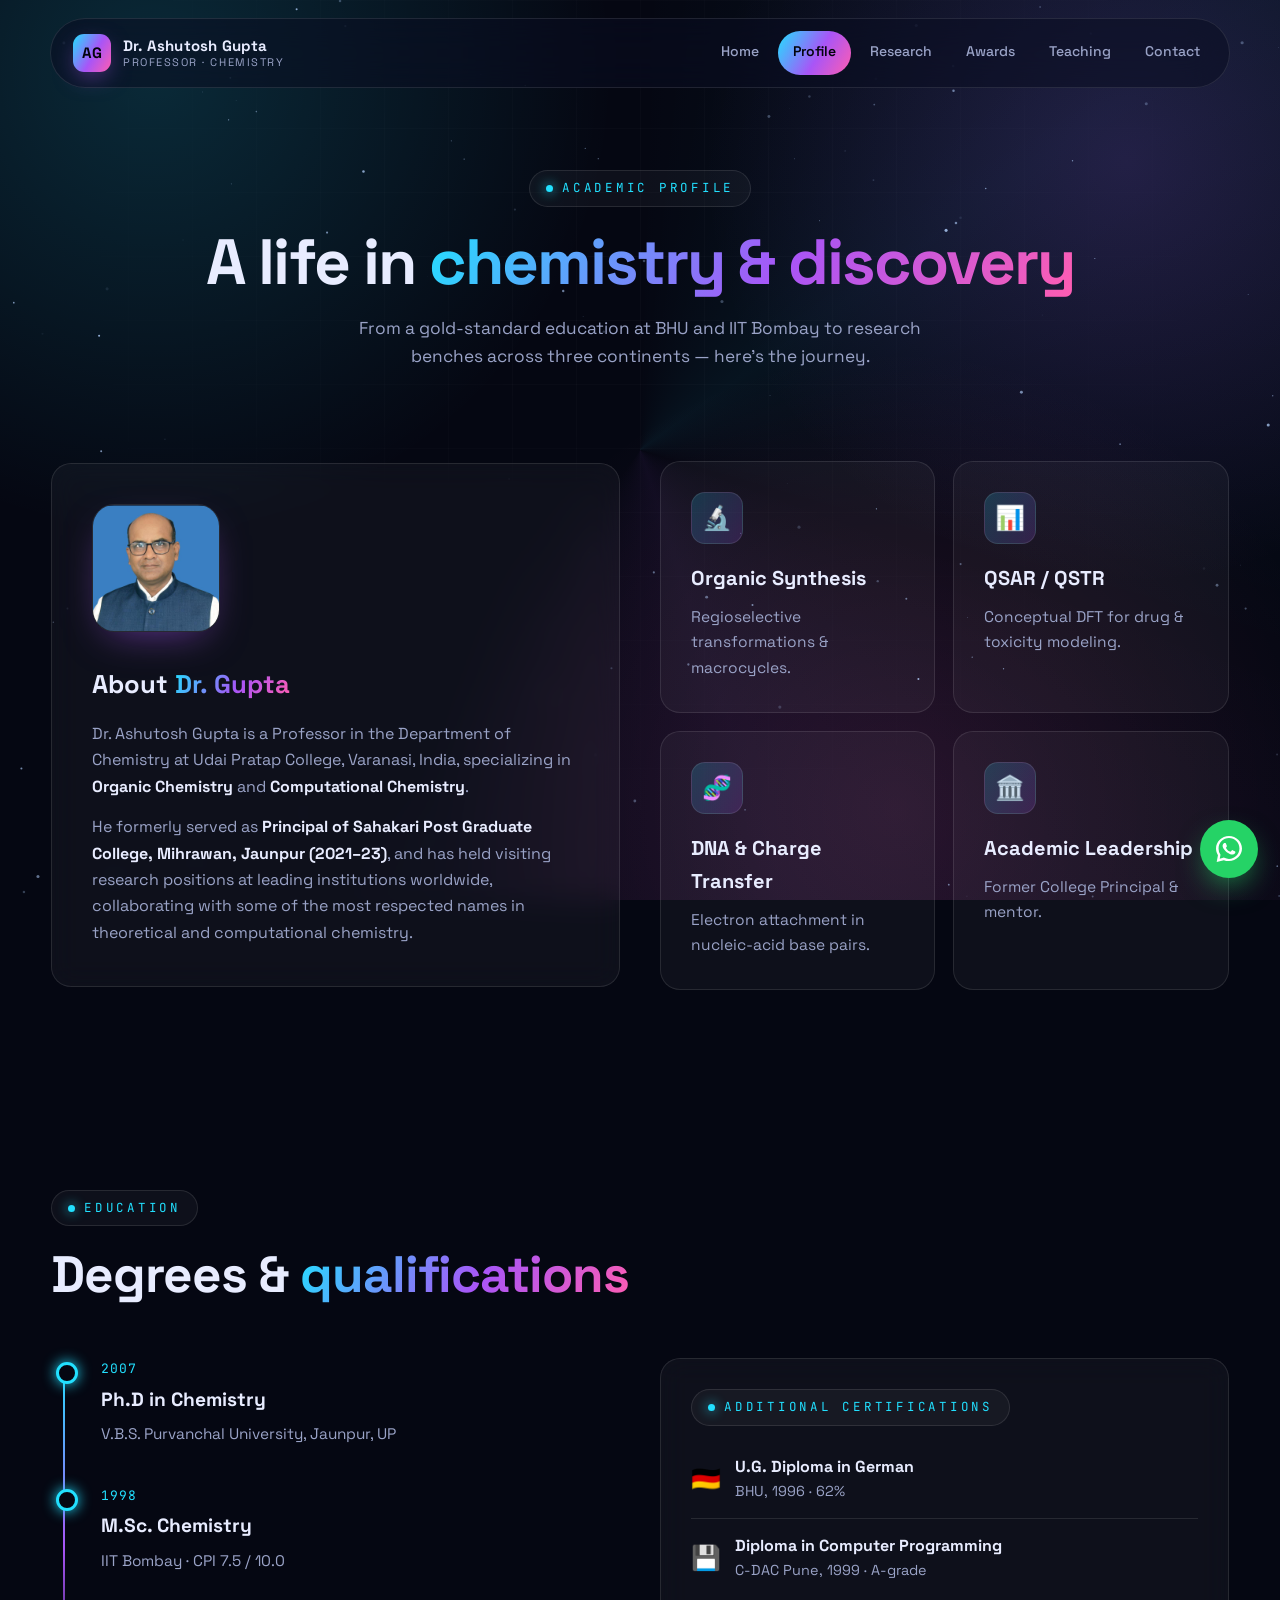
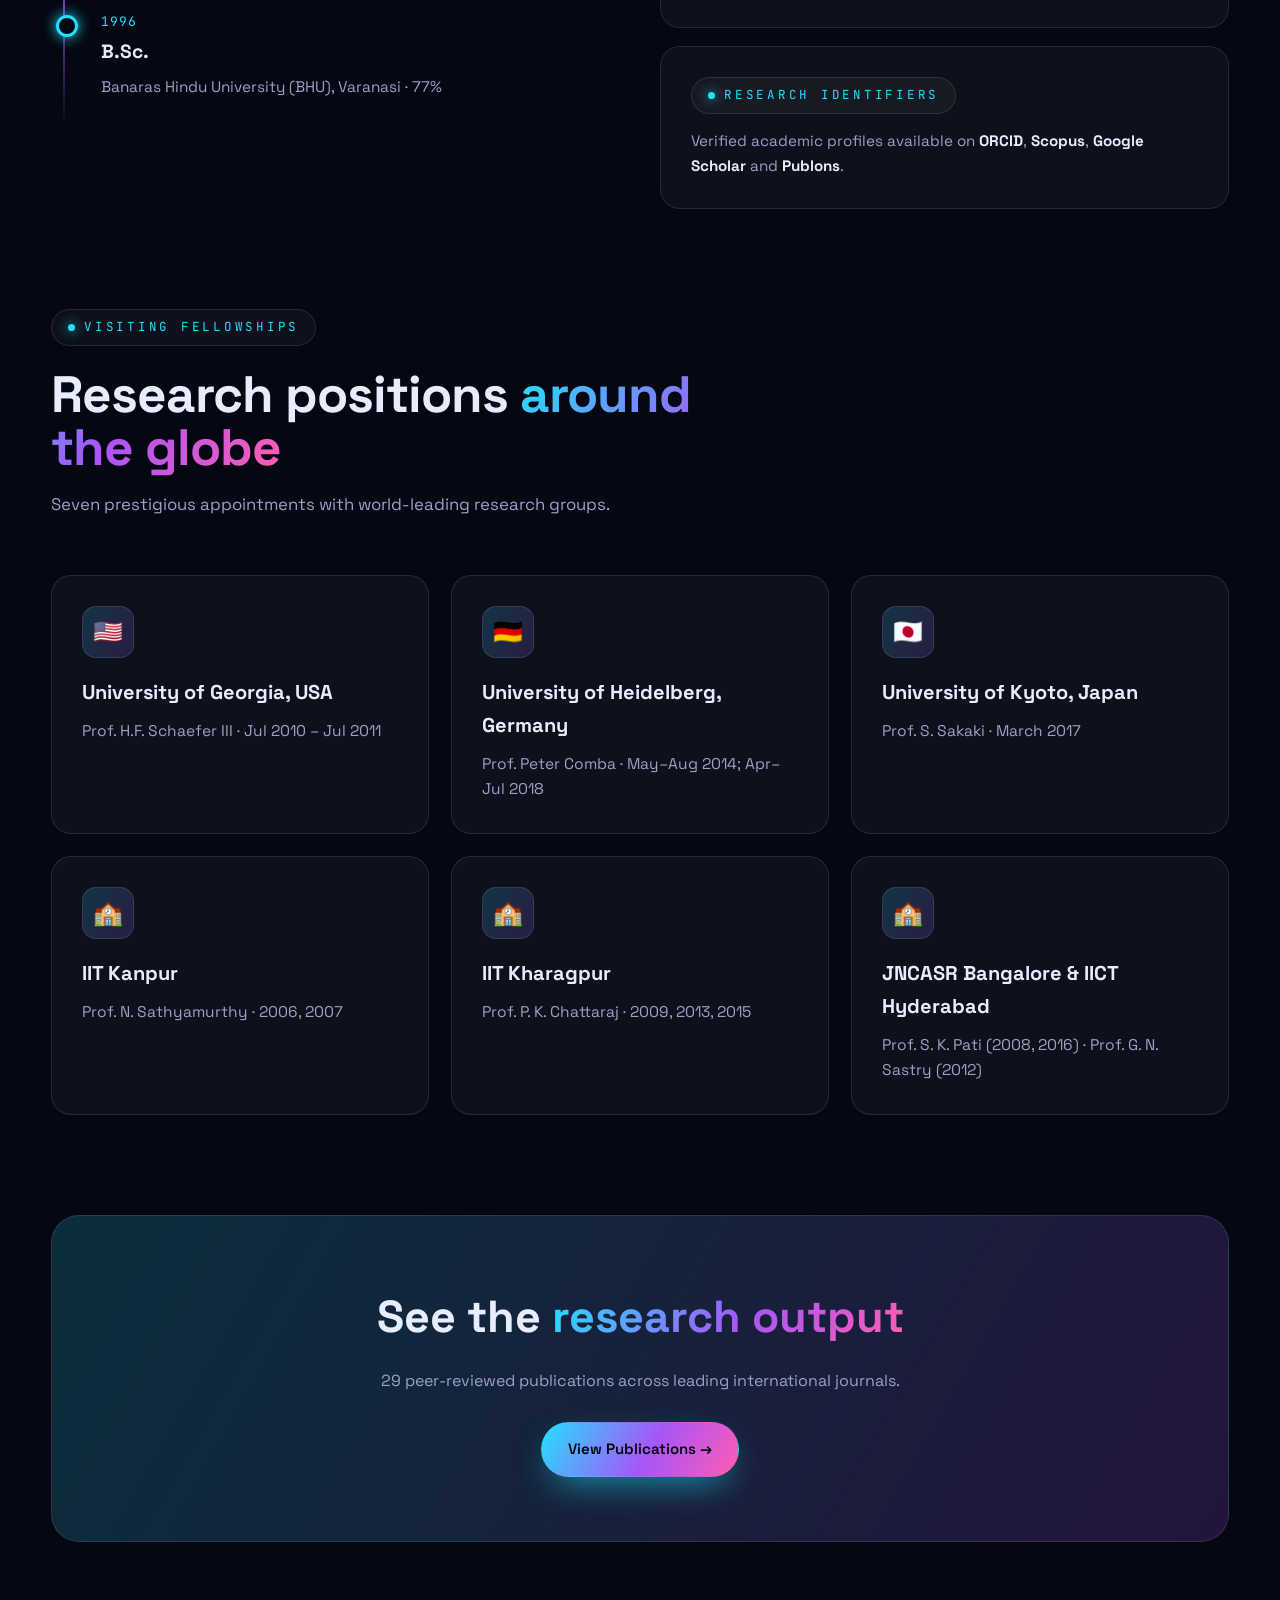
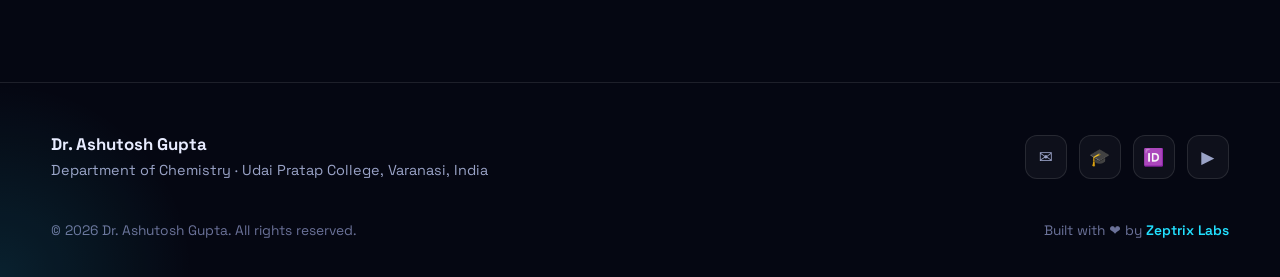
==== about.html @ 80b262c2 "first commit" ====
<!DOCTYPE html>
<html lang="en">
<head>
  <meta charset="UTF-8" />
  <meta name="viewport" content="width=device-width, initial-scale=1.0" />
  <title>Academic Profile — Dr. Ashutosh Gupta</title>
  <meta name="description" content="Education, qualifications and international research fellowships of Dr. Ashutosh Gupta, Professor of Chemistry." />
  <link rel="preconnect" href="https://fonts.googleapis.com" />
  <link rel="preconnect" href="https://fonts.gstatic.com" crossorigin />
  <link href="https://fonts.googleapis.com/css2?family=Space+Grotesk:wght@400;500;600;700&family=JetBrains+Mono:wght@400;500&display=swap" rel="stylesheet" />
  <link rel="stylesheet" href="assets/css/style.css" />
</head>
<body>
  <div class="aurora"></div>
  <canvas id="stars"></canvas>
  <div class="grid-overlay"></div>

  <nav class="nav">
    <a class="brand" href="index.html">
      <span class="mark">AG</span>
      <span class="who"><b>Dr. Ashutosh Gupta</b><span>Professor · Chemistry</span></span>
    </a>
    <button class="nav-toggle" aria-label="Menu"><span></span><span></span><span></span></button>
    <div class="nav-links">
      <a href="index.html">Home</a>
      <a href="about.html" class="active">Profile</a>
      <a href="research.html">Research</a>
      <a href="awards.html">Awards</a>
      <a href="teaching.html">Teaching</a>
      <a href="contact.html">Contact</a>
    </div>
  </nav>

  <main>
    <header class="page-head container">
      <span class="eyebrow">Academic Profile</span>
      <h1>A life in <span class="gradient-text">chemistry &amp; discovery</span></h1>
      <p>From a gold-standard education at BHU and IIT Bombay to research benches across three continents — here's the journey.</p>
    </header>

    <!-- BIO -->
    <section style="padding-top:30px;">
      <div class="container">
        <div class="grid-2" style="align-items:center;gap:40px;">
          <div class="glass reveal" style="padding:40px;">
            <img src="assets/image/ashutosh.jpeg" alt="Dr. Ashutosh Gupta" style="width:128px;height:128px;border-radius:22px;object-fit:cover;object-position:center top;margin-bottom:22px;border:1px solid var(--border);box-shadow:0 14px 40px -16px rgba(168,85,247,.6);" />
            <h2 style="font-size:1.6rem;margin-bottom:16px;">About <span class="gradient-text">Dr. Gupta</span></h2>
            <p style="color:var(--text-dim);margin-bottom:14px;">Dr. Ashutosh Gupta is a Professor in the Department of Chemistry at Udai Pratap College, Varanasi, India, specializing in <b style="color:var(--text);">Organic Chemistry</b> and <b style="color:var(--text);">Computational Chemistry</b>.</p>
            <p style="color:var(--text-dim);">He formerly served as <b style="color:var(--text);">Principal of Sahakari Post Graduate College, Mihrawan, Jaunpur (2021–23)</b>, and has held visiting research positions at leading institutions worldwide, collaborating with some of the most respected names in theoretical and computational chemistry.</p>
          </div>
          <div class="reveal" data-delay="1">
            <div class="grid-2" style="gap:18px;">
              <div class="card"><div class="ico">🔬</div><h3>Organic Synthesis</h3><p>Regioselective transformations &amp; macrocycles.</p></div>
              <div class="card"><div class="ico">📊</div><h3>QSAR / QSTR</h3><p>Conceptual DFT for drug &amp; toxicity modeling.</p></div>
              <div class="card"><div class="ico">🧬</div><h3>DNA &amp; Charge Transfer</h3><p>Electron attachment in nucleic-acid base pairs.</p></div>
              <div class="card"><div class="ico">🏛️</div><h3>Academic Leadership</h3><p>Former College Principal &amp; mentor.</p></div>
            </div>
          </div>
        </div>
      </div>
    </section>

    <!-- EDUCATION -->
    <section>
      <div class="container">
        <div class="section-head reveal">
          <span class="eyebrow">Education</span>
          <h2>Degrees &amp; <span class="gradient-text">qualifications</span></h2>
        </div>
        <div class="grid-2" style="gap:40px;align-items:start;">
          <div class="timeline reveal">
            <div class="tl-item"><div class="yr">2007</div><h3>Ph.D in Chemistry</h3><p>V.B.S. Purvanchal University, Jaunpur, UP</p></div>
            <div class="tl-item"><div class="yr">1998</div><h3>M.Sc. Chemistry</h3><p>IIT Bombay · CPI 7.5 / 10.0</p></div>
            <div class="tl-item"><div class="yr">1996</div><h3>B.Sc.</h3><p>Banaras Hindu University (BHU), Varanasi · 77%</p></div>
          </div>
          <div class="reveal" data-delay="1">
            <div class="glass" style="padding:30px;margin-bottom:18px;">
              <span class="eyebrow" style="margin-bottom:14px;">Additional Certifications</span>
              <div style="display:flex;gap:14px;align-items:center;padding:14px 0;border-bottom:1px solid var(--border);">
                <span style="font-size:24px;">🇩🇪</span><div><b>U.G. Diploma in German</b><p style="color:var(--text-dim);font-size:.9rem;">BHU, 1996 · 62%</p></div>
              </div>
              <div style="display:flex;gap:14px;align-items:center;padding:14px 0;">
                <span style="font-size:24px;">💾</span><div><b>Diploma in Computer Programming</b><p style="color:var(--text-dim);font-size:.9rem;">C-DAC Pune, 1999 · A-grade</p></div>
              </div>
            </div>
            <div class="glass" style="padding:30px;">
              <span class="eyebrow" style="margin-bottom:14px;">Research Identifiers</span>
              <p style="color:var(--text-dim);font-size:.95rem;">Verified academic profiles available on <b style="color:var(--text);">ORCID</b>, <b style="color:var(--text);">Scopus</b>, <b style="color:var(--text);">Google Scholar</b> and <b style="color:var(--text);">Publons</b>.</p>
            </div>
          </div>
        </div>
      </div>
    </section>

    <!-- FELLOWSHIPS -->
    <section style="padding-top:0;">
      <div class="container">
        <div class="section-head reveal">
          <span class="eyebrow">Visiting Fellowships</span>
          <h2>Research positions <span class="gradient-text">around the globe</span></h2>
          <p>Seven prestigious appointments with world-leading research groups.</p>
        </div>
        <div class="grid-3">
          <div class="card reveal" data-delay="1"><div class="ico">🇺🇸</div><h3>University of Georgia, USA</h3><p>Prof. H.F. Schaefer III · Jul 2010 – Jul 2011</p></div>
          <div class="card reveal" data-delay="2"><div class="ico">🇩🇪</div><h3>University of Heidelberg, Germany</h3><p>Prof. Peter Comba · May–Aug 2014; Apr–Jul 2018</p></div>
          <div class="card reveal" data-delay="3"><div class="ico">🇯🇵</div><h3>University of Kyoto, Japan</h3><p>Prof. S. Sakaki · March 2017</p></div>
          <div class="card reveal" data-delay="1"><div class="ico">🏫</div><h3>IIT Kanpur</h3><p>Prof. N. Sathyamurthy · 2006, 2007</p></div>
          <div class="card reveal" data-delay="2"><div class="ico">🏫</div><h3>IIT Kharagpur</h3><p>Prof. P. K. Chattaraj · 2009, 2013, 2015</p></div>
          <div class="card reveal" data-delay="3"><div class="ico">🏫</div><h3>JNCASR Bangalore &amp; IICT Hyderabad</h3><p>Prof. S. K. Pati (2008, 2016) · Prof. G. N. Sastry (2012)</p></div>
        </div>
      </div>
    </section>

    <section style="padding-top:0;">
      <div class="container">
        <div class="cta-band reveal">
          <h2>See the <span class="gradient-text">research output</span></h2>
          <p>29 peer-reviewed publications across leading international journals.</p>
          <a href="research.html" class="btn btn-primary">View Publications →</a>
        </div>
      </div>
    </section>
  </main>

  <footer>
    <div class="container footer-grid">
      <div>
        <b style="font-size:1.05rem;">Dr. Ashutosh Gupta</b>
        <p style="color:var(--text-dim);font-size:.9rem;">Department of Chemistry · Udai Pratap College, Varanasi, India</p>
      </div>
      <div class="socials">
        <a href="mailto:ashu1809@gmail.com" title="Email">✉</a>
        <a href="https://scholar.google.com" target="_blank" rel="noopener" title="Google Scholar">🎓</a>
        <a href="https://orcid.org" target="_blank" rel="noopener" title="ORCID">🆔</a>
        <a href="https://www.youtube.com/playlist?list=PL-eXnoYeuF8Af0192IlCn0NewA6JSvz9D" target="_blank" rel="noopener" title="YouTube">▶</a>
      </div>
    </div>
    <div class="footer-bottom" style="border-top:none;padding-top:var(--space-3);">
      <p>&copy; <span data-year>2026</span> Dr. Ashutosh Gupta. All rights reserved.</p>
      <p>Built with ❤️ by <a href="https://zeptrixlabs.com" target="_blank" rel="noopener noreferrer">Zeptrix Labs</a></p>
    </div>
  </footer>

  <!-- Floating WhatsApp Button -->
  <a href="https://wa.me/919451138002?text=Hello%20Dr.%20Ashutosh%20Gupta%2C%20I%20would%20like%20to%20connect." class="float-wa" aria-label="Chat on WhatsApp" target="_blank" rel="noopener noreferrer">
    <svg viewBox="0 0 32 32" fill="currentColor" aria-hidden="true"><path d="M16 3C8.83 3 3 8.62 3 15.53c0 2.42.72 4.68 1.96 6.6L3.7 29l7.15-1.84A13.45 13.45 0 0 0 16 28c7.17 0 13-5.62 13-12.47S23.17 3 16 3zm0 22.88c-1.65 0-3.24-.38-4.68-1.12l-.34-.17-4.24 1.09.75-4.03-.22-.35a10.13 10.13 0 0 1-1.7-5.77C5.57 9.8 10.25 5.12 16 5.12s10.43 4.68 10.43 10.41S21.75 25.88 16 25.88zm5.72-7.7c-.31-.15-1.84-.88-2.13-.98-.29-.11-.5-.15-.71.15-.21.31-.82.98-1 1.18-.18.21-.37.23-.68.08-.31-.15-1.31-.47-2.5-1.48-.92-.8-1.55-1.79-1.73-2.1-.18-.31-.02-.47.13-.62.14-.13.31-.35.47-.52.16-.18.21-.31.31-.52.1-.21.05-.39-.03-.54-.08-.15-.71-1.67-.97-2.28-.26-.6-.52-.51-.71-.52h-.61c-.21 0-.55.08-.84.39-.29.31-1.1 1.04-1.1 2.54s1.13 2.95 1.29 3.16c.16.21 2.22 3.3 5.38 4.63.75.31 1.34.5 1.79.64.75.23 1.44.2 1.98.12.6-.09 1.84-.73 2.1-1.43.26-.7.26-1.31.18-1.43-.08-.13-.29-.21-.6-.36z"/></svg>
  </a>

  <script src="assets/js/main.js"></script>
</body>
</html>
---- assets/css/style.css ----
/* =========================================================
   Dr. Ashutosh Gupta — Digital Portfolio
   Futuristic theme · glassmorphism · neon · aurora mesh
   ========================================================= */

:root {
  --bg: #050712;
  --bg-2: #0a0e22;
  --surface: rgba(255, 255, 255, 0.04);
  --surface-2: rgba(255, 255, 255, 0.06);
  --border: rgba(255, 255, 255, 0.10);
  --text: #e8ecff;
  --text-dim: #9aa3c7;
  --text-faint: #6b7299;

  --cyan: #22e0ff;
  --violet: #a855f7;
  --pink: #ff5db1;
  --lime: #7CFFCB;

  --grad: linear-gradient(120deg, #22e0ff 0%, #a855f7 55%, #ff5db1 100%);
  --grad-soft: linear-gradient(120deg, rgba(34,224,255,.18), rgba(168,85,247,.18));

  --radius: 20px;
  --radius-sm: 14px;
  --maxw: 1180px;
  --space-3: 18px;
  --wa: #25D366;
  --shadow: 0 30px 80px -30px rgba(0,0,0,.8);
  --font: "Space Grotesk", "Segoe UI", system-ui, sans-serif;
  --mono: "JetBrains Mono", "Cascadia Code", monospace;
}

* { margin: 0; padding: 0; box-sizing: border-box; }

html { scroll-behavior: smooth; }
html, body { max-width: 100%; overflow-x: hidden; }
img { max-width: 100%; height: auto; }

body {
  font-family: var(--font);
  background: var(--bg);
  color: var(--text);
  line-height: 1.65;
  overflow-x: hidden;
  -webkit-font-smoothing: antialiased;
  position: relative;
  min-height: 100vh;
}

/* ---------- Aurora mesh background ---------- */
.aurora {
  position: fixed; inset: 0; z-index: -2; overflow: hidden;
  background:
    radial-gradient(60vw 60vw at 12% 8%, rgba(34,224,255,.16), transparent 60%),
    radial-gradient(55vw 55vw at 88% 18%, rgba(168,85,247,.18), transparent 60%),
    radial-gradient(60vw 60vw at 70% 90%, rgba(255,93,177,.12), transparent 60%),
    var(--bg);
}
.aurora::after {
  content: ""; position: absolute; inset: -40%;
  background: conic-gradient(from 0deg, transparent, rgba(34,224,255,.06), transparent 30%, rgba(168,85,247,.06), transparent 60%);
  animation: spin 40s linear infinite;
}
@keyframes spin { to { transform: rotate(360deg); } }

/* subtle grid overlay */
.grid-overlay {
  position: fixed; inset: 0; z-index: -1; pointer-events: none;
  background-image:
    linear-gradient(rgba(255,255,255,.025) 1px, transparent 1px),
    linear-gradient(90deg, rgba(255,255,255,.025) 1px, transparent 1px);
  background-size: 64px 64px;
  mask-image: radial-gradient(circle at 50% 30%, #000 0%, transparent 80%);
}

#stars { position: fixed; inset: 0; z-index: -1; pointer-events: none; }

/* glowing cursor follower */
.cursor-glow {
  position: fixed; width: 420px; height: 420px; border-radius: 50%;
  background: radial-gradient(circle, rgba(34,224,255,.12), transparent 65%);
  transform: translate(-50%, -50%); pointer-events: none; z-index: 0;
  transition: opacity .4s; mix-blend-mode: screen;
}

/* ---------- Layout ---------- */
.container { width: min(92%, var(--maxw)); margin: 0 auto; }
main { position: relative; z-index: 1; }
section { padding: 100px 0; }

/* ---------- Navbar ---------- */
.nav {
  position: fixed; top: 18px; left: 50%; transform: translateX(-50%);
  width: min(94%, var(--maxw)); z-index: 100;
  display: flex; align-items: center; justify-content: space-between;
  padding: 12px 14px 12px 22px; border-radius: 999px;
  background: rgba(10,14,34,.55); border: 1px solid var(--border);
  backdrop-filter: blur(18px); -webkit-backdrop-filter: blur(18px);
  transition: box-shadow .4s, background .4s;
}
.nav.scrolled { box-shadow: var(--shadow); background: rgba(8,11,28,.8); }
.brand { display: flex; align-items: center; gap: 12px; text-decoration: none; color: var(--text); }
.brand .mark {
  width: 38px; height: 38px; border-radius: 11px; display: grid; place-items: center;
  background: var(--grad); color: #03040c; font-weight: 700; font-size: 15px;
  box-shadow: 0 8px 24px -6px rgba(168,85,247,.6);
}
.brand .who { line-height: 1.25; }
.brand .who b { display: block; font-size: 15px; letter-spacing: .2px; }
.brand .who span { display: block; font-size: 11px; color: var(--text-dim); letter-spacing: .14em; text-transform: uppercase; }

.nav-links { display: flex; align-items: center; gap: 4px; }
.nav-links a {
  color: var(--text-dim); text-decoration: none; font-size: 14px; font-weight: 500;
  padding: 9px 15px; border-radius: 999px; transition: .25s; white-space: nowrap;
}
.nav-links a:hover { color: var(--text); background: var(--surface-2); }
.nav-links a.active { color: #03040c; background: var(--grad); font-weight: 600; }

.nav-toggle { display: none; background: none; border: 0; cursor: pointer; padding: 8px; }
.nav-toggle span { display: block; width: 24px; height: 2px; background: var(--text); margin: 5px 0; border-radius: 2px; transition: .3s; }

/* ---------- Buttons ---------- */
.btn {
  display: inline-flex; align-items: center; gap: 10px; cursor: pointer;
  padding: 14px 26px; border-radius: 999px; font-weight: 600; font-size: 15px;
  text-decoration: none; border: 1px solid transparent; transition: .3s; font-family: var(--font);
}
.btn-primary { background: var(--grad); color: #03040c; box-shadow: 0 14px 36px -12px rgba(34,224,255,.7); }
.btn-primary:hover { transform: translateY(-3px); box-shadow: 0 22px 50px -14px rgba(168,85,247,.8); }
.btn-ghost { background: var(--surface); color: var(--text); border-color: var(--border); }
.btn-ghost:hover { background: var(--surface-2); border-color: rgba(34,224,255,.5); transform: translateY(-3px); }

/* ---------- Typography helpers ---------- */
.eyebrow {
  display: inline-flex; align-items: center; gap: 9px; font-family: var(--mono);
  font-size: 12.5px; letter-spacing: .22em; text-transform: uppercase; color: var(--cyan);
  padding: 7px 16px; border: 1px solid var(--border); border-radius: 999px;
  background: var(--surface); margin-bottom: 22px;
}
.eyebrow::before { content: ""; width: 7px; height: 7px; border-radius: 50%; background: var(--cyan); box-shadow: 0 0 12px var(--cyan); }
.gradient-text { background: var(--grad); -webkit-background-clip: text; background-clip: text; color: transparent; }
.section-head { max-width: 720px; margin-bottom: 56px; }
.section-head h2 { font-size: clamp(2rem, 4.5vw, 3.2rem); line-height: 1.05; letter-spacing: -.02em; }
.section-head p { color: var(--text-dim); margin-top: 16px; font-size: 1.05rem; }

/* ---------- Hero ---------- */
.hero { min-height: 100vh; display: flex; align-items: center; padding-top: 120px; }
.hero-grid { display: grid; grid-template-columns: 1.15fr .85fr; gap: 60px; align-items: center; }
.hero h1 { font-size: clamp(2.6rem, 6vw, 5rem); line-height: 1.02; letter-spacing: -.03em; margin: 18px 0 22px; }
.hero p.lead { font-size: 1.18rem; color: var(--text-dim); max-width: 560px; margin-bottom: 36px; }
.hero-cta { display: flex; gap: 16px; flex-wrap: wrap; }
.hero-stats { display: flex; gap: 34px; margin-top: 48px; flex-wrap: wrap; }
.hero-stats .stat b { font-size: 2.1rem; background: var(--grad); -webkit-background-clip: text; background-clip: text; color: transparent; display: block; line-height: 1; }
.hero-stats .stat span { font-size: 12.5px; color: var(--text-faint); letter-spacing: .12em; text-transform: uppercase; }

/* portrait / orb */
.hero-orb { position: relative; display: grid; place-items: center; }
.orb {
  width: clamp(260px, 30vw, 380px); aspect-ratio: 1; border-radius: 50%;
  background: var(--grad); position: relative; display: grid; place-items: center;
  box-shadow: 0 0 120px -10px rgba(168,85,247,.6); animation: float 6s ease-in-out infinite;
}
.orb::before {
  content: ""; position: absolute; inset: 8px; border-radius: 50%; background: var(--bg-2);
}
.orb .initials { position: relative; font-size: clamp(3rem,7vw,5rem); font-weight: 700; background: var(--grad); -webkit-background-clip: text; background-clip: text; color: transparent; }
.orb img { position: relative; z-index: 1; width: calc(100% - 16px); height: calc(100% - 16px); border-radius: 50%; object-fit: cover; object-position: center top; }
.orb-ring { position: absolute; border: 1px solid var(--border); border-radius: 50%; }
.orb-ring.r1 { inset: -26px; animation: spin 18s linear infinite; border-top-color: var(--cyan); }
.orb-ring.r2 { inset: -52px; animation: spin 26s linear infinite reverse; border-left-color: var(--violet); }
.orb-badge {
  position: absolute; padding: 10px 16px; border-radius: 14px; font-size: 13px; font-weight: 600;
  background: rgba(10,14,34,.8); border: 1px solid var(--border); backdrop-filter: blur(12px);
  display: flex; align-items: center; gap: 8px; box-shadow: var(--shadow);
}
.orb-badge i { font-size: 18px; }
.orb-badge.b1 { top: 6%; left: -14%; animation: float 5s ease-in-out infinite; }
.orb-badge.b2 { bottom: 12%; right: -12%; animation: float 7s ease-in-out infinite .5s; }
@keyframes float { 0%,100% { transform: translateY(0); } 50% { transform: translateY(-16px); } }

/* ---------- Cards / glass ---------- */
.glass {
  background: var(--surface); border: 1px solid var(--border); border-radius: var(--radius);
  backdrop-filter: blur(14px); -webkit-backdrop-filter: blur(14px); position: relative; overflow: hidden;
}
.card {
  padding: 30px; border-radius: var(--radius); background: var(--surface);
  border: 1px solid var(--border); transition: .35s; position: relative; overflow: hidden;
}
.card::before {
  content: ""; position: absolute; inset: 0; border-radius: inherit; padding: 1px;
  background: var(--grad); -webkit-mask: linear-gradient(#000 0 0) content-box, linear-gradient(#000 0 0);
  -webkit-mask-composite: xor; mask-composite: exclude; opacity: 0; transition: .35s;
}
.card:hover { transform: translateY(-6px); background: var(--surface-2); }
.card:hover::before { opacity: 1; }
.card .ico {
  width: 52px; height: 52px; border-radius: 14px; display: grid; place-items: center;
  font-size: 24px; background: var(--grad-soft); border: 1px solid var(--border); margin-bottom: 18px;
}
.card h3 { font-size: 1.25rem; margin-bottom: 10px; }
.card p { color: var(--text-dim); font-size: .97rem; }

.grid-3 { display: grid; grid-template-columns: repeat(3, 1fr); gap: 22px; }
.grid-2 { display: grid; grid-template-columns: repeat(2, 1fr); gap: 22px; }
.grid-4 { display: grid; grid-template-columns: repeat(4, 1fr); gap: 18px; }

/* ---------- Page header (inner pages) ---------- */
.page-head { padding: 170px 0 60px; text-align: center; }
.page-head h1 { font-size: clamp(2.4rem, 5.5vw, 4rem); letter-spacing: -.03em; line-height: 1.05; }
.page-head p { color: var(--text-dim); max-width: 620px; margin: 18px auto 0; font-size: 1.08rem; }

/* ---------- Timeline ---------- */
.timeline { position: relative; margin-left: 12px; }
.timeline::before { content: ""; position: absolute; left: 0; top: 6px; bottom: 6px; width: 2px; background: linear-gradient(var(--cyan), var(--violet), transparent); }
.tl-item { position: relative; padding: 0 0 38px 38px; }
.tl-item::before {
  content: ""; position: absolute; left: -7px; top: 4px; width: 16px; height: 16px; border-radius: 50%;
  background: var(--bg); border: 3px solid var(--cyan); box-shadow: 0 0 14px var(--cyan);
}
.tl-item .yr { font-family: var(--mono); font-size: 13px; color: var(--cyan); letter-spacing: .08em; }
.tl-item h3 { font-size: 1.2rem; margin: 4px 0 6px; }
.tl-item p { color: var(--text-dim); font-size: .96rem; }

/* ---------- Stat band ---------- */
.stat-band { display: grid; grid-template-columns: repeat(4,1fr); gap: 20px; }
.stat-band .glass { padding: 30px 22px; text-align: center; }
.stat-band b { font-size: 2.6rem; display: block; background: var(--grad); -webkit-background-clip: text; background-clip: text; color: transparent; line-height: 1; }
.stat-band span { color: var(--text-dim); font-size: .9rem; letter-spacing: .06em; }

/* ---------- Publication list ---------- */
.filter-bar { display: flex; gap: 10px; flex-wrap: wrap; margin-bottom: 32px; }
.chip {
  padding: 9px 18px; border-radius: 999px; font-size: 13.5px; cursor: pointer; font-family: var(--font);
  background: var(--surface); border: 1px solid var(--border); color: var(--text-dim); transition: .25s;
}
.chip:hover { color: var(--text); }
.chip.active { background: var(--grad); color: #03040c; border-color: transparent; font-weight: 600; }

.pub { display: grid; grid-template-columns: auto 1fr auto; gap: 22px; align-items: center; padding: 22px 26px; margin-bottom: 14px; }
.pub .num { font-family: var(--mono); font-size: 1.4rem; color: var(--text-faint); width: 44px; }
.pub h3 { font-size: 1.06rem; line-height: 1.4; margin-bottom: 6px; }
.pub .meta { color: var(--text-dim); font-size: .88rem; }
.pub .meta .journal { color: var(--cyan); }
.pub .yr-badge { font-family: var(--mono); font-size: 13px; padding: 6px 13px; border-radius: 999px; background: var(--grad-soft); border: 1px solid var(--border); white-space: nowrap; }
.pub .auth { color: var(--text-faint); font-size: .82rem; margin-top: 4px; }

/* ---------- Awards ---------- */
.award { padding: 28px; display: flex; gap: 18px; align-items: flex-start; }
.award .medal { font-size: 30px; flex-shrink: 0; }
.award h3 { font-size: 1.12rem; margin-bottom: 4px; }
.award p { color: var(--text-dim); font-size: .92rem; }

/* ---------- Video / teaching ---------- */
.video-card { padding: 26px; text-align: left; }
.video-thumb {
  aspect-ratio: 16/9; border-radius: var(--radius-sm); margin-bottom: 18px; position: relative;
  background: linear-gradient(135deg, rgba(34,224,255,.2), rgba(168,85,247,.25)); display: grid; place-items: center; overflow: hidden;
}
.video-thumb .play { width: 64px; height: 64px; border-radius: 50%; background: rgba(255,255,255,.12); display: grid; place-items: center; border: 1px solid var(--border); backdrop-filter: blur(6px); font-size: 22px; transition: .3s; }
.video-card:hover .play { transform: scale(1.12); background: var(--grad); color: #03040c; }

/* ---------- Contact ---------- */
.contact-grid { display: grid; grid-template-columns: 1fr 1fr; gap: 28px; }
.contact-item { display: flex; gap: 16px; align-items: center; padding: 22px 24px; margin-bottom: 14px; }
.contact-item .ico { width: 50px; height: 50px; border-radius: 14px; display: grid; place-items: center; font-size: 22px; background: var(--grad-soft); border: 1px solid var(--border); flex-shrink: 0; }
.contact-item span { font-size: 12px; color: var(--text-faint); letter-spacing: .12em; text-transform: uppercase; display: block; }
.contact-item a, .contact-item b { color: var(--text); text-decoration: none; font-size: 1rem; font-weight: 500; word-break: break-word; }
.contact-item a:hover { color: var(--cyan); }

.field { margin-bottom: 18px; }
.field label { font-size: 13px; color: var(--text-dim); display: block; margin-bottom: 8px; letter-spacing: .04em; }
.field input, .field textarea {
  width: 100%; padding: 14px 16px; border-radius: var(--radius-sm); background: rgba(0,0,0,.25);
  border: 1px solid var(--border); color: var(--text); font-family: var(--font); font-size: 15px; transition: .25s;
}
.field input:focus, .field textarea:focus { outline: none; border-color: var(--cyan); box-shadow: 0 0 0 3px rgba(34,224,255,.12); }

/* ---------- CTA band ---------- */
.cta-band { text-align: center; padding: 64px 40px; border-radius: 28px; background: var(--grad-soft); border: 1px solid var(--border); }
.cta-band h2 { font-size: clamp(1.8rem,4vw,2.8rem); margin-bottom: 14px; }
.cta-band p { color: var(--text-dim); margin-bottom: 28px; }

/* ---------- Footer ---------- */
footer { border-top: 1px solid var(--border); padding: 48px 0 36px; margin-top: 40px; }
.footer-grid { display: flex; justify-content: space-between; align-items: center; flex-wrap: wrap; gap: 20px; }
.footer-grid .socials { display: flex; gap: 12px; }
.footer-grid .socials a {
  width: 42px; height: 42px; border-radius: 12px; display: grid; place-items: center; text-decoration: none;
  background: var(--surface); border: 1px solid var(--border); color: var(--text-dim); transition: .3s; font-size: 17px;
}
.footer-grid .socials a:hover { color: #03040c; background: var(--grad); transform: translateY(-3px); }
footer small { color: var(--text-faint); }

/* ---------- Reveal animation ---------- */
.reveal { opacity: 0; transform: translateY(28px); transition: opacity .8s cubic-bezier(.2,.7,.2,1), transform .8s cubic-bezier(.2,.7,.2,1); }
.reveal.in { opacity: 1; transform: none; }
.reveal[data-delay="1"] { transition-delay: .08s; }
.reveal[data-delay="2"] { transition-delay: .16s; }
.reveal[data-delay="3"] { transition-delay: .24s; }
.reveal[data-delay="4"] { transition-delay: .32s; }

/* ---------- Responsive ---------- */
@media (max-width: 920px) {
  .hero-grid { grid-template-columns: 1fr; text-align: center; }
  .hero-orb { order: -1; margin-bottom: 20px; }
  .hero-cta, .hero-stats { justify-content: center; }
  .hero p.lead { margin-inline: auto; }
  .grid-3 { grid-template-columns: 1fr; }
  .grid-2, .contact-grid { grid-template-columns: 1fr; }
  .grid-4, .stat-band { grid-template-columns: repeat(2,1fr); }
}
@media (max-width: 760px) {
  .nav-links {
    position: absolute; top: calc(100% + 12px); right: 0; flex-direction: column; align-items: stretch;
    width: 230px; padding: 12px; border-radius: 18px; background: rgba(8,11,28,.95);
    border: 1px solid var(--border); backdrop-filter: blur(18px); display: none; gap: 4px; box-shadow: var(--shadow);
  }
  .nav-links.open { display: flex; }
  .nav-toggle { display: block; }
  .pub { grid-template-columns: 1fr; gap: 10px; }
  .pub .num { display: none; }
  section { padding: 70px 0; }
  .stat-band { grid-template-columns: 1fr 1fr; }
  .footer-grid { justify-content: center; text-align: center; }
}
@media (max-width: 600px) {
  .page-head { padding: 150px 0 40px; }
  .grid-4, .stat-band { grid-template-columns: 1fr; }
  .award { padding: 22px; }
  .cta-band { padding: 48px 24px; }
  .footer-bottom { flex-direction: column; text-align: center; gap: 6px; }
}
@media (max-width: 430px) {
  .container { width: 91%; }
  .nav { top: 12px; padding: 9px 12px 9px 16px; }
  .brand .mark { width: 34px; height: 34px; font-size: 13px; }
  .brand .who b { font-size: 13px; }
  .brand .who span { font-size: 10px; }
  .hero { padding-top: 110px; }
  .hero-stats { gap: 26px; }
  .hero-stats .stat b { font-size: 1.7rem; }
  .orb-badge { font-size: 11px; padding: 8px 12px; }
  .orb-badge.b1 { left: -6%; }
  .orb-badge.b2 { right: -4%; }
  .btn { padding: 13px 20px; font-size: 14px; width: 100%; justify-content: center; }
  .hero-cta { width: 100%; }
  .card, .glass { padding: 24px; }
  .float-wa { width: 52px; height: 52px; right: 16px; bottom: 16px; }
  .pub .yr-badge { margin-top: 4px; }
}

/* ---------- Touch targets ---------- */
.btn, .chip, .nav-links a, .float-wa, .footer-grid .socials a { min-height: 44px; }
.chip { display: inline-flex; align-items: center; }

/* ---------- Footer bottom (standard template) ---------- */
.footer-bottom {
  display: flex; justify-content: space-between; align-items: center; flex-wrap: wrap;
  gap: 10px; margin-top: var(--space-3); width: min(92%, var(--maxw)); margin-left: auto; margin-right: auto;
  color: var(--text-faint); font-size: .86rem;
}
.footer-bottom p { margin: 0; }
.footer-bottom a { color: var(--cyan); text-decoration: none; font-weight: 600; }
.footer-bottom a:hover { text-decoration: underline; }

/* ---------- Floating WhatsApp button ---------- */
.float-wa {
  position: fixed; right: 22px; bottom: 22px; z-index: 200;
  width: 58px; height: 58px; border-radius: 50%; display: grid; place-items: center;
  background: var(--wa); color: #fff; box-shadow: 0 12px 30px -8px rgba(37,211,102,.7);
  transition: transform .3s, box-shadow .3s; animation: wa-pulse 2.6s infinite;
}
.float-wa svg { width: 32px; height: 32px; }
.float-wa:hover { transform: scale(1.1); }
@keyframes wa-pulse {
  0%, 100% { box-shadow: 0 12px 30px -8px rgba(37,211,102,.7), 0 0 0 0 rgba(37,211,102,.45); }
  50% { box-shadow: 0 12px 30px -8px rgba(37,211,102,.7), 0 0 0 14px rgba(37,211,102,0); }
}
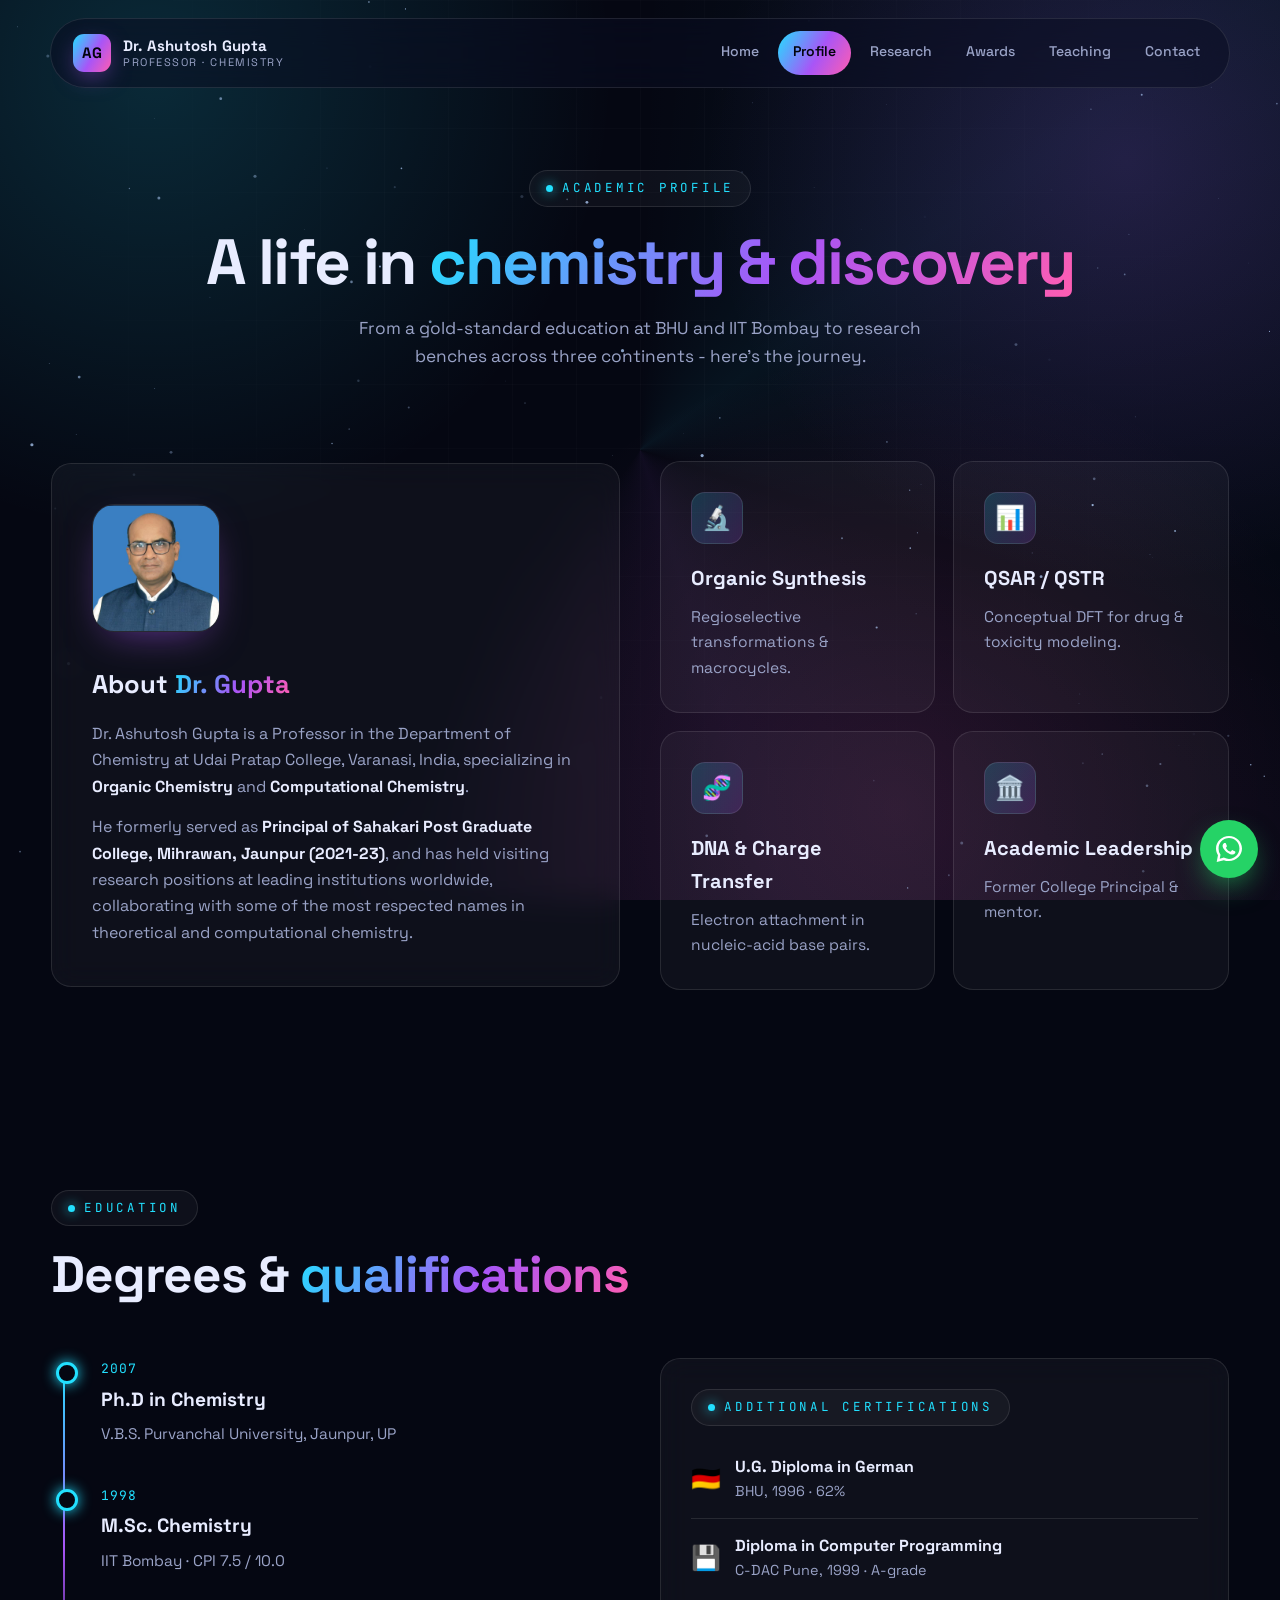
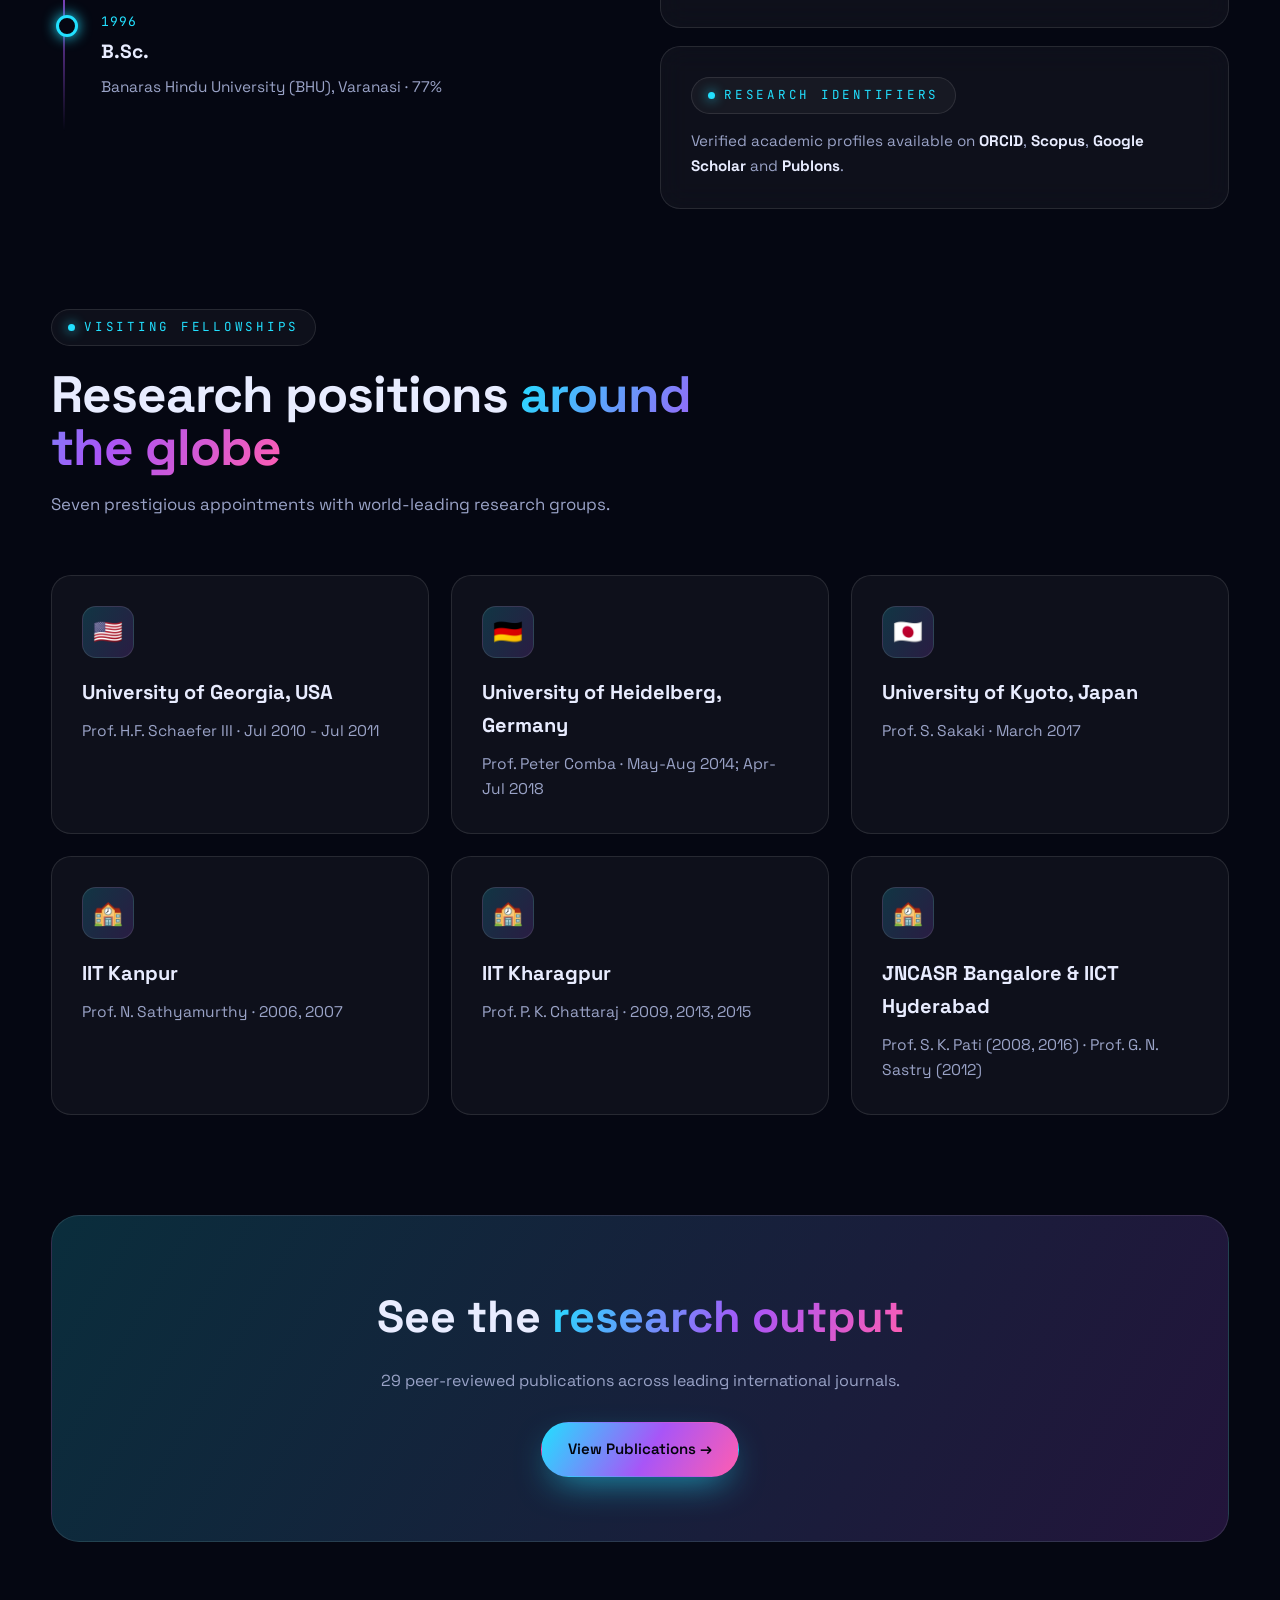
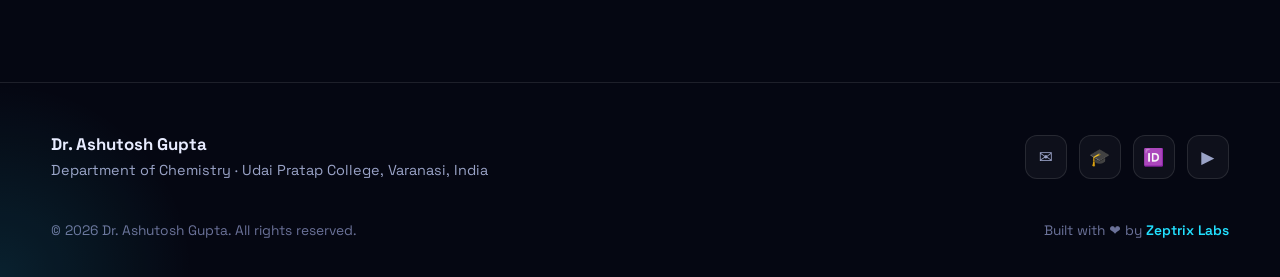
==== commit a42487b1: "Contact form submits to WhatsApp; replace em/en dashes with hyphens" ====
--- a/about.html
+++ b/about.html
@@ -3,7 +3,7 @@
 <head>
   <meta charset="UTF-8" />
   <meta name="viewport" content="width=device-width, initial-scale=1.0" />
-  <title>Academic Profile — Dr. Ashutosh Gupta</title>
+  <title>Academic Profile - Dr. Ashutosh Gupta</title>
   <meta name="description" content="Education, qualifications and international research fellowships of Dr. Ashutosh Gupta, Professor of Chemistry." />
   <link rel="preconnect" href="https://fonts.googleapis.com" />
   <link rel="preconnect" href="https://fonts.gstatic.com" crossorigin />
@@ -35,7 +35,7 @@
     <header class="page-head container">
       <span class="eyebrow">Academic Profile</span>
       <h1>A life in <span class="gradient-text">chemistry &amp; discovery</span></h1>
-      <p>From a gold-standard education at BHU and IIT Bombay to research benches across three continents — here's the journey.</p>
+      <p>From a gold-standard education at BHU and IIT Bombay to research benches across three continents - here's the journey.</p>
     </header>
 
     <!-- BIO -->
@@ -46,7 +46,7 @@
             <img src="assets/image/ashutosh.jpeg" alt="Dr. Ashutosh Gupta" style="width:128px;height:128px;border-radius:22px;object-fit:cover;object-position:center top;margin-bottom:22px;border:1px solid var(--border);box-shadow:0 14px 40px -16px rgba(168,85,247,.6);" />
             <h2 style="font-size:1.6rem;margin-bottom:16px;">About <span class="gradient-text">Dr. Gupta</span></h2>
             <p style="color:var(--text-dim);margin-bottom:14px;">Dr. Ashutosh Gupta is a Professor in the Department of Chemistry at Udai Pratap College, Varanasi, India, specializing in <b style="color:var(--text);">Organic Chemistry</b> and <b style="color:var(--text);">Computational Chemistry</b>.</p>
-            <p style="color:var(--text-dim);">He formerly served as <b style="color:var(--text);">Principal of Sahakari Post Graduate College, Mihrawan, Jaunpur (2021–23)</b>, and has held visiting research positions at leading institutions worldwide, collaborating with some of the most respected names in theoretical and computational chemistry.</p>
+            <p style="color:var(--text-dim);">He formerly served as <b style="color:var(--text);">Principal of Sahakari Post Graduate College, Mihrawan, Jaunpur (2021-23)</b>, and has held visiting research positions at leading institutions worldwide, collaborating with some of the most respected names in theoretical and computational chemistry.</p>
           </div>
           <div class="reveal" data-delay="1">
             <div class="grid-2" style="gap:18px;">
@@ -101,8 +101,8 @@
           <p>Seven prestigious appointments with world-leading research groups.</p>
         </div>
         <div class="grid-3">
-          <div class="card reveal" data-delay="1"><div class="ico">🇺🇸</div><h3>University of Georgia, USA</h3><p>Prof. H.F. Schaefer III · Jul 2010 – Jul 2011</p></div>
-          <div class="card reveal" data-delay="2"><div class="ico">🇩🇪</div><h3>University of Heidelberg, Germany</h3><p>Prof. Peter Comba · May–Aug 2014; Apr–Jul 2018</p></div>
+          <div class="card reveal" data-delay="1"><div class="ico">🇺🇸</div><h3>University of Georgia, USA</h3><p>Prof. H.F. Schaefer III · Jul 2010 - Jul 2011</p></div>
+          <div class="card reveal" data-delay="2"><div class="ico">🇩🇪</div><h3>University of Heidelberg, Germany</h3><p>Prof. Peter Comba · May-Aug 2014; Apr-Jul 2018</p></div>
           <div class="card reveal" data-delay="3"><div class="ico">🇯🇵</div><h3>University of Kyoto, Japan</h3><p>Prof. S. Sakaki · March 2017</p></div>
           <div class="card reveal" data-delay="1"><div class="ico">🏫</div><h3>IIT Kanpur</h3><p>Prof. N. Sathyamurthy · 2006, 2007</p></div>
           <div class="card reveal" data-delay="2"><div class="ico">🏫</div><h3>IIT Kharagpur</h3><p>Prof. P. K. Chattaraj · 2009, 2013, 2015</p></div>
--- a/assets/css/style.css
+++ b/assets/css/style.css
@@ -1,5 +1,5 @@
 /* =========================================================
-   Dr. Ashutosh Gupta — Digital Portfolio
+   Dr. Ashutosh Gupta - Digital Portfolio
    Futuristic theme · glassmorphism · neon · aurora mesh
    ========================================================= */
 
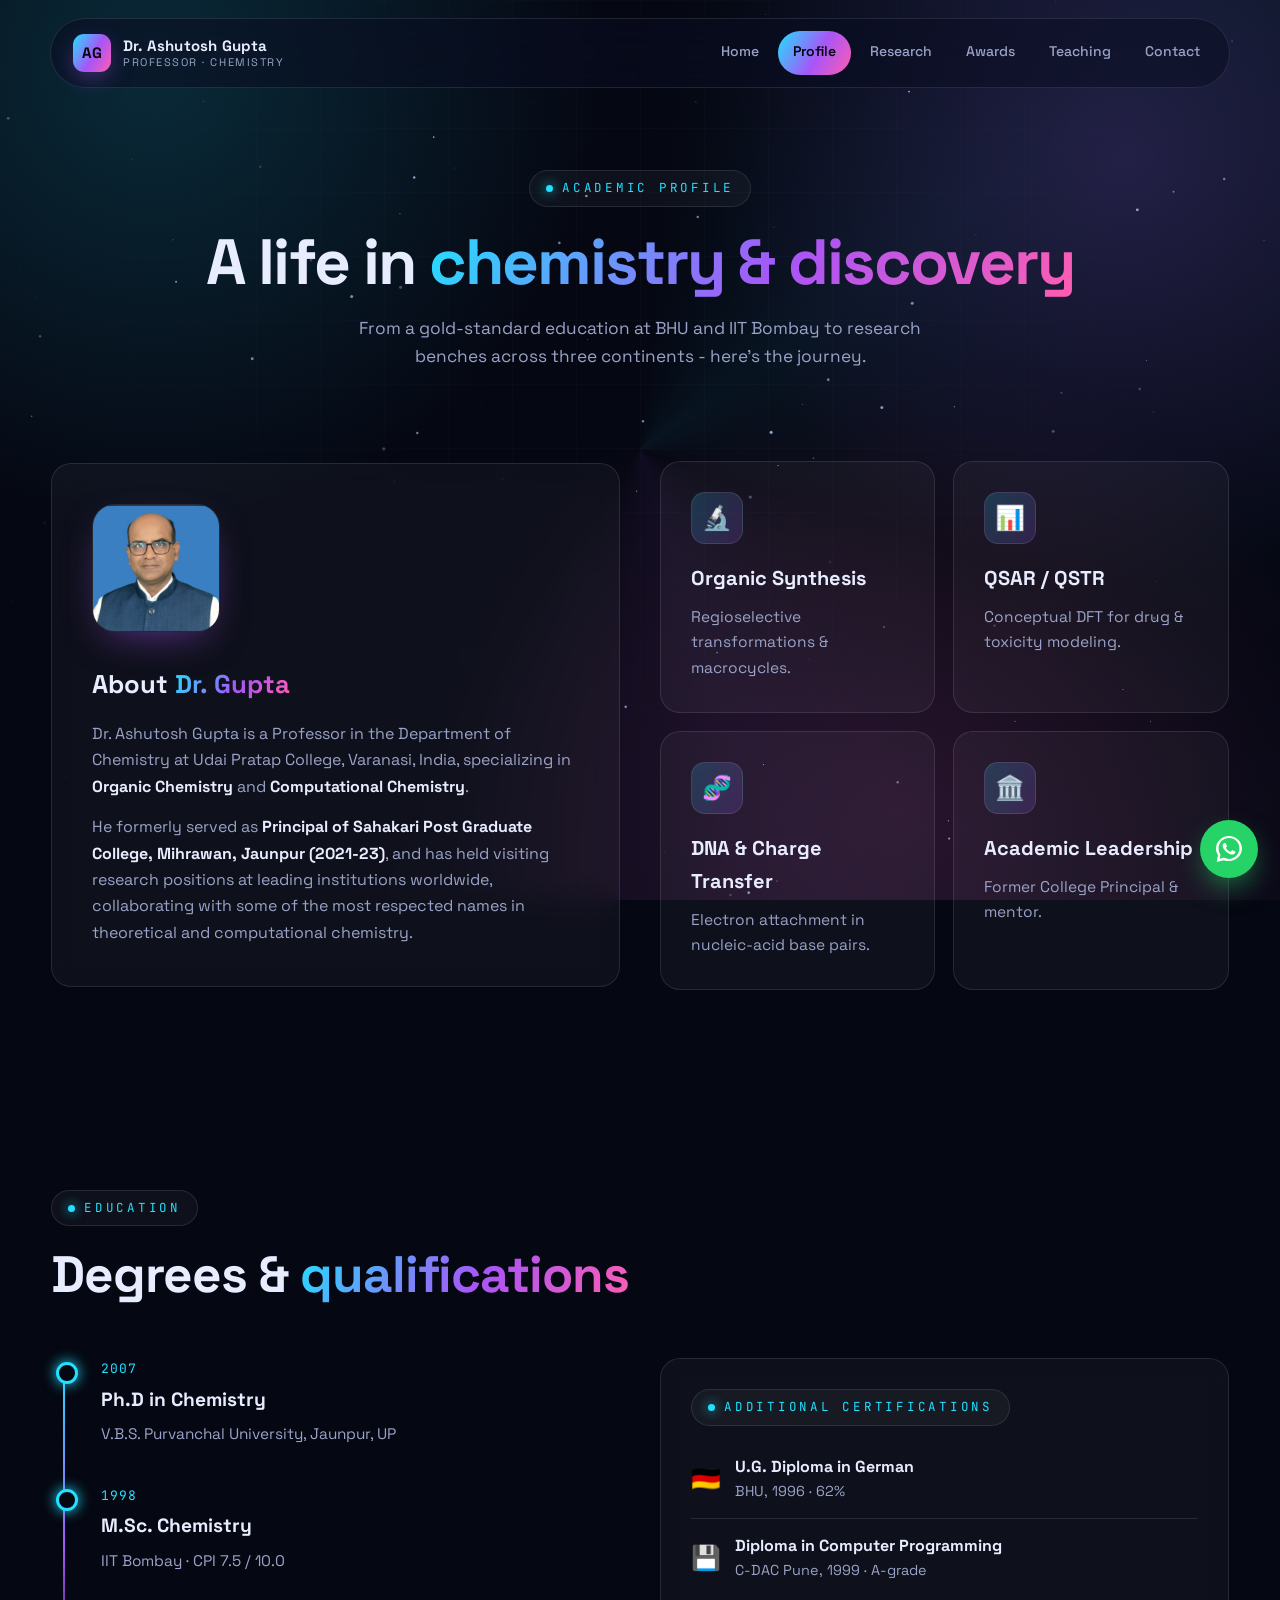
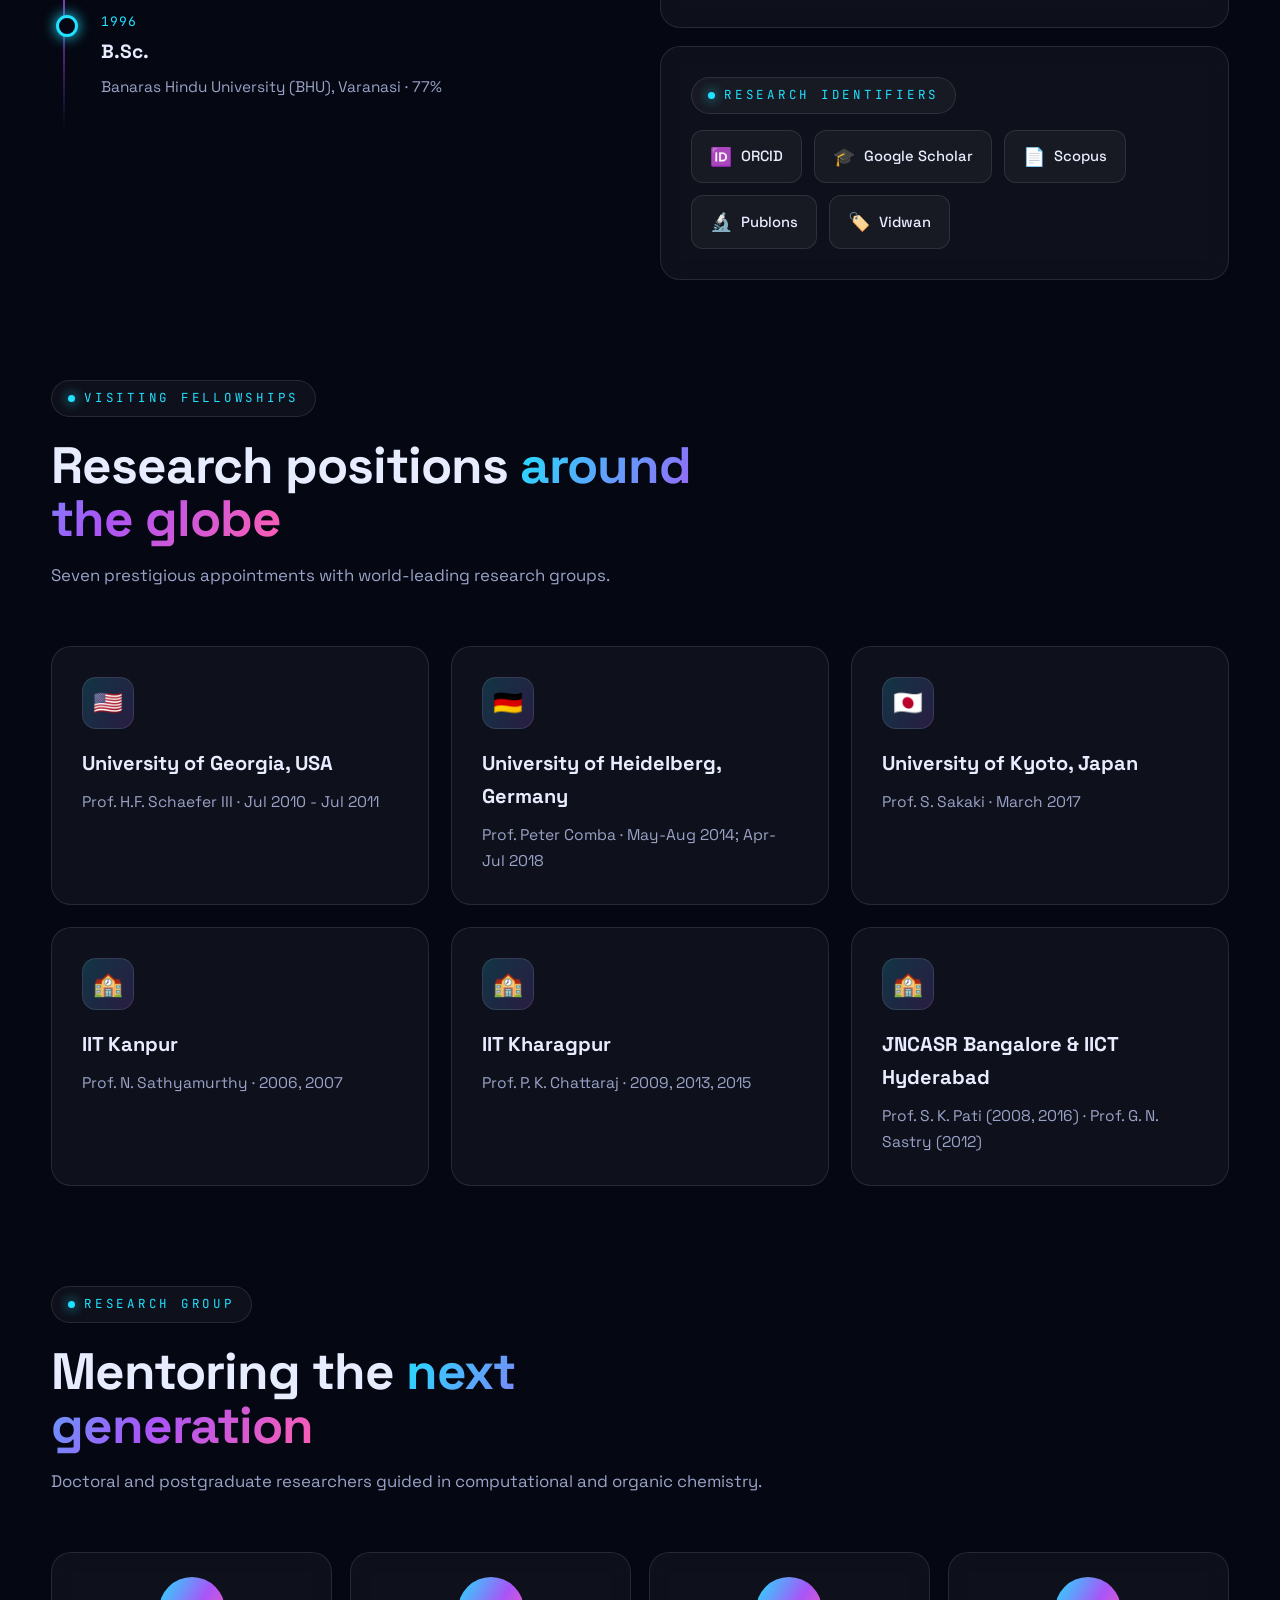
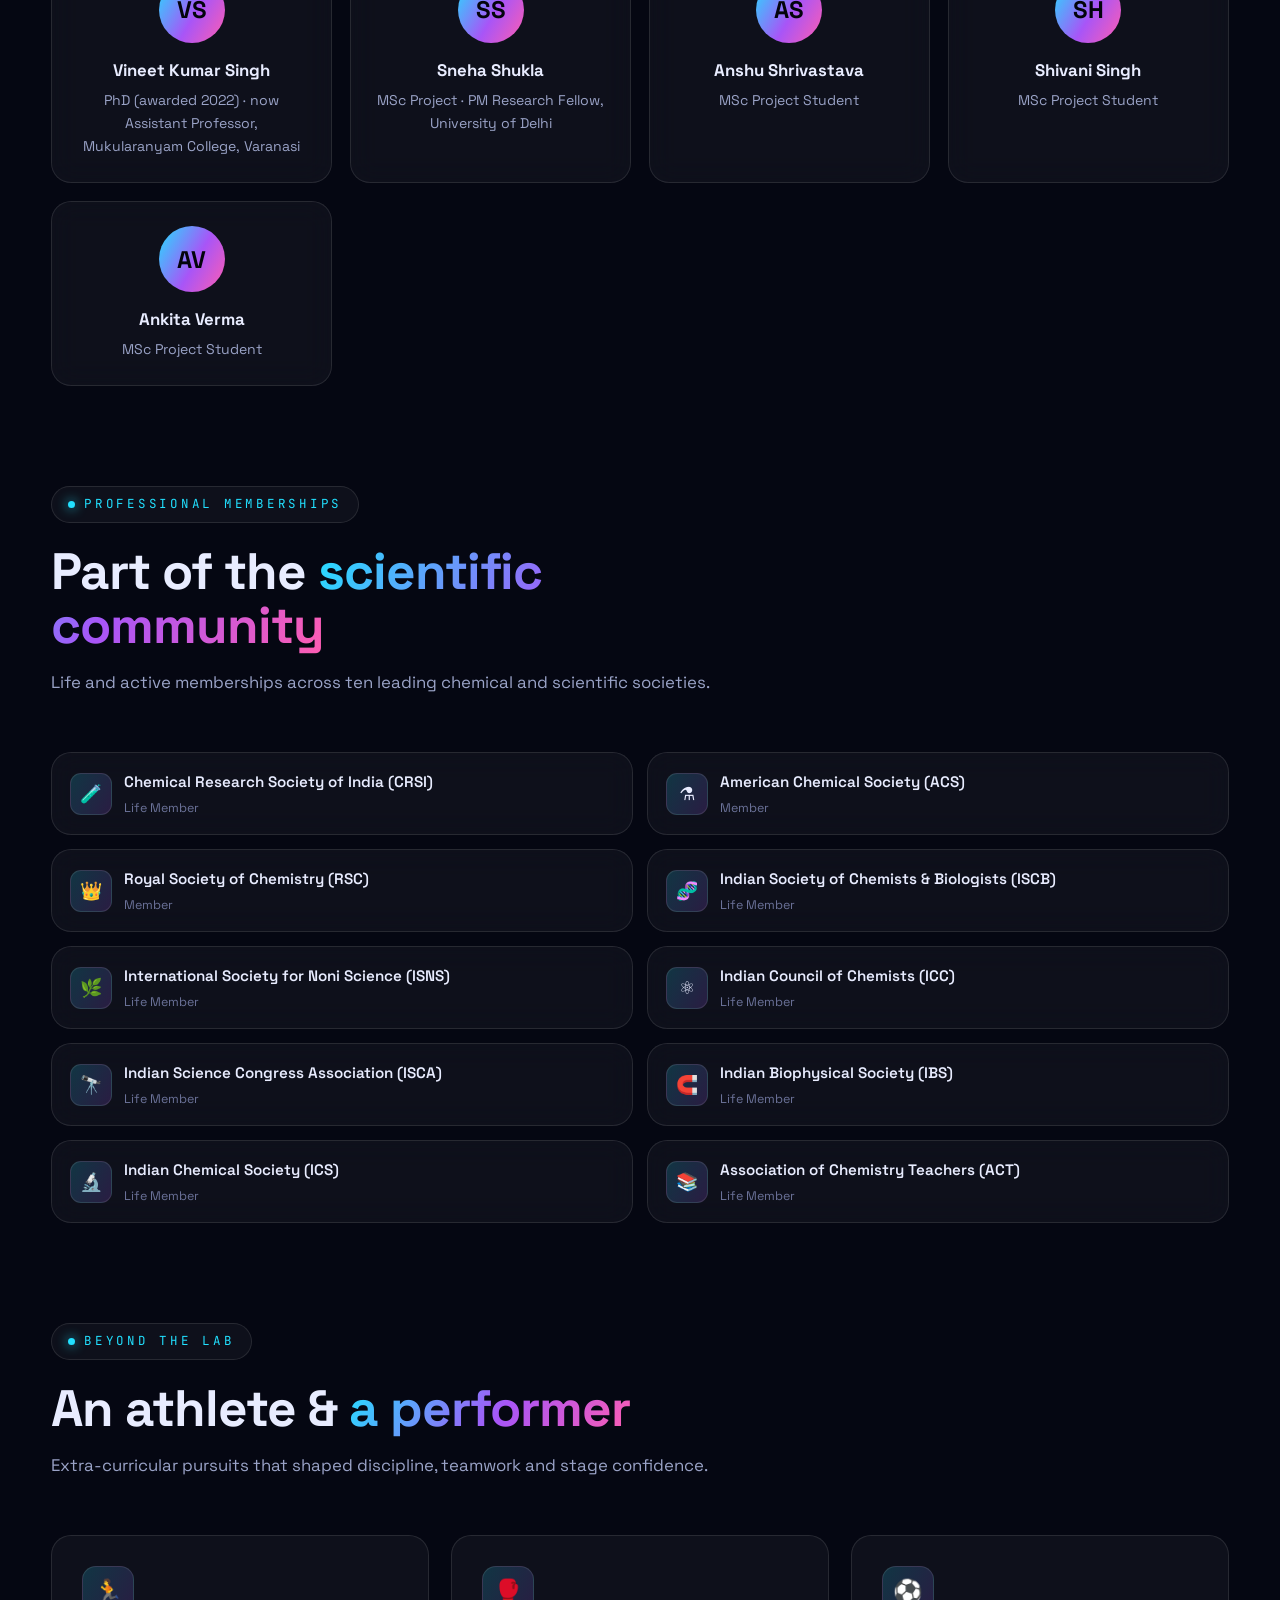
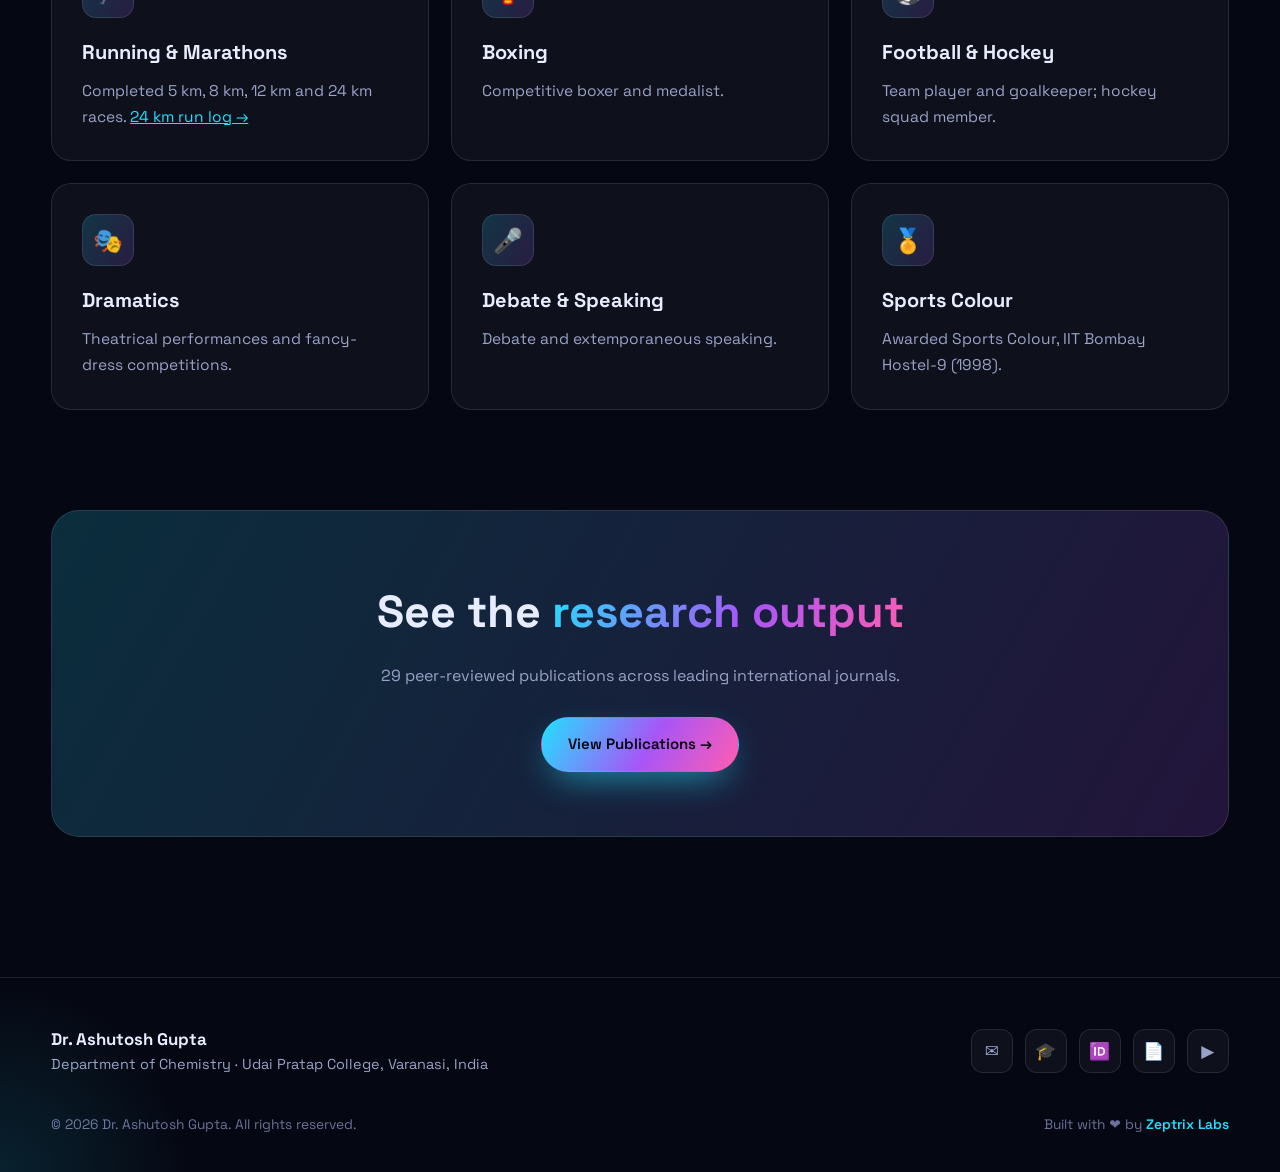
==== commit 77a864ad: "Fill content gaps from source site: full Student's Corner library, grants/fellowships/distinctions, " ====
--- a/about.html
+++ b/about.html
@@ -84,8 +84,14 @@
               </div>
             </div>
             <div class="glass" style="padding:30px;">
-              <span class="eyebrow" style="margin-bottom:14px;">Research Identifiers</span>
-              <p style="color:var(--text-dim);font-size:.95rem;">Verified academic profiles available on <b style="color:var(--text);">ORCID</b>, <b style="color:var(--text);">Scopus</b>, <b style="color:var(--text);">Google Scholar</b> and <b style="color:var(--text);">Publons</b>.</p>
+              <span class="eyebrow" style="margin-bottom:16px;">Research Identifiers</span>
+              <div class="id-links">
+                <a class="id-btn" href="https://orcid.org/0000-0003-2785-5837" target="_blank" rel="noopener"><i>🆔</i> ORCID</a>
+                <a class="id-btn" href="https://scholar.google.co.in/citations?hl=en&amp;user=BQJ2WIkAAAAJ" target="_blank" rel="noopener"><i>🎓</i> Google Scholar</a>
+                <a class="id-btn" href="https://www.scopus.com/authid/detail.uri?authorId=57206837493" target="_blank" rel="noopener"><i>📄</i> Scopus</a>
+                <a class="id-btn" href="https://publons.com/researcher/2730451/ashutosh-gupta/" target="_blank" rel="noopener"><i>🔬</i> Publons</a>
+                <a class="id-btn" href="https://vidwan.inflibnet.ac.in/profile/278386" target="_blank" rel="noopener"><i>🏷️</i> Vidwan</a>
+              </div>
             </div>
           </div>
         </div>
@@ -111,6 +117,66 @@
       </div>
     </section>
 
+    <!-- RESEARCH GROUP -->
+    <section style="padding-top:0;">
+      <div class="container">
+        <div class="section-head reveal">
+          <span class="eyebrow">Research Group</span>
+          <h2>Mentoring the <span class="gradient-text">next generation</span></h2>
+          <p>Doctoral and postgraduate researchers guided in computational and organic chemistry.</p>
+        </div>
+        <div class="grid-4">
+          <div class="glass person reveal" style="grid-column:span 1;"><div class="av">VS</div><h3>Vineet Kumar Singh</h3><p>PhD (awarded 2022) · now Assistant Professor, Mukularanyam College, Varanasi</p></div>
+          <div class="glass person reveal" data-delay="1"><div class="av">SS</div><h3>Sneha Shukla</h3><p>MSc Project · PM Research Fellow, University of Delhi</p></div>
+          <div class="glass person reveal" data-delay="2"><div class="av">AS</div><h3>Anshu Shrivastava</h3><p>MSc Project Student</p></div>
+          <div class="glass person reveal" data-delay="3"><div class="av">SH</div><h3>Shivani Singh</h3><p>MSc Project Student</p></div>
+          <div class="glass person reveal"><div class="av">AV</div><h3>Ankita Verma</h3><p>MSc Project Student</p></div>
+        </div>
+      </div>
+    </section>
+
+    <!-- MEMBERSHIPS -->
+    <section style="padding-top:0;">
+      <div class="container">
+        <div class="section-head reveal">
+          <span class="eyebrow">Professional Memberships</span>
+          <h2>Part of the <span class="gradient-text">scientific community</span></h2>
+          <p>Life and active memberships across ten leading chemical and scientific societies.</p>
+        </div>
+        <div class="mem-grid">
+          <div class="glass mem reveal"><div class="badge">🧪</div><div><b>Chemical Research Society of India (CRSI)</b><small>Life Member</small></div></div>
+          <div class="glass mem reveal" data-delay="1"><div class="badge">⚗️</div><div><b>American Chemical Society (ACS)</b><small>Member</small></div></div>
+          <div class="glass mem reveal" data-delay="2"><div class="badge">👑</div><div><b>Royal Society of Chemistry (RSC)</b><small>Member</small></div></div>
+          <div class="glass mem reveal" data-delay="3"><div class="badge">🧬</div><div><b>Indian Society of Chemists &amp; Biologists (ISCB)</b><small>Life Member</small></div></div>
+          <div class="glass mem reveal"><div class="badge">🌿</div><div><b>International Society for Noni Science (ISNS)</b><small>Life Member</small></div></div>
+          <div class="glass mem reveal" data-delay="1"><div class="badge">⚛️</div><div><b>Indian Council of Chemists (ICC)</b><small>Life Member</small></div></div>
+          <div class="glass mem reveal" data-delay="2"><div class="badge">🔭</div><div><b>Indian Science Congress Association (ISCA)</b><small>Life Member</small></div></div>
+          <div class="glass mem reveal" data-delay="3"><div class="badge">🧲</div><div><b>Indian Biophysical Society (IBS)</b><small>Life Member</small></div></div>
+          <div class="glass mem reveal"><div class="badge">🔬</div><div><b>Indian Chemical Society (ICS)</b><small>Life Member</small></div></div>
+          <div class="glass mem reveal" data-delay="1"><div class="badge">📚</div><div><b>Association of Chemistry Teachers (ACT)</b><small>Life Member</small></div></div>
+        </div>
+      </div>
+    </section>
+
+    <!-- BEYOND THE LAB -->
+    <section style="padding-top:0;">
+      <div class="container">
+        <div class="section-head reveal">
+          <span class="eyebrow">Beyond the Lab</span>
+          <h2>An athlete &amp; <span class="gradient-text">a performer</span></h2>
+          <p>Extra-curricular pursuits that shaped discipline, teamwork and stage confidence.</p>
+        </div>
+        <div class="grid-3">
+          <div class="card reveal"><div class="ico">🏃</div><h3>Running &amp; Marathons</h3><p>Completed 5 km, 8 km, 12 km and 24 km races. <a href="https://www.endomondo.com/users/22783656/workouts/841458929" target="_blank" rel="noopener" style="color:var(--cyan);">24 km run log →</a></p></div>
+          <div class="card reveal" data-delay="1"><div class="ico">🥊</div><h3>Boxing</h3><p>Competitive boxer and medalist.</p></div>
+          <div class="card reveal" data-delay="2"><div class="ico">⚽</div><h3>Football &amp; Hockey</h3><p>Team player and goalkeeper; hockey squad member.</p></div>
+          <div class="card reveal"><div class="ico">🎭</div><h3>Dramatics</h3><p>Theatrical performances and fancy-dress competitions.</p></div>
+          <div class="card reveal" data-delay="1"><div class="ico">🎤</div><h3>Debate &amp; Speaking</h3><p>Debate and extemporaneous speaking.</p></div>
+          <div class="card reveal" data-delay="2"><div class="ico">🏅</div><h3>Sports Colour</h3><p>Awarded Sports Colour, IIT Bombay Hostel-9 (1998).</p></div>
+        </div>
+      </div>
+    </section>
+
     <section style="padding-top:0;">
       <div class="container">
         <div class="cta-band reveal">
@@ -130,8 +196,9 @@
       </div>
       <div class="socials">
         <a href="mailto:ashu1809@gmail.com" title="Email">✉</a>
-        <a href="https://scholar.google.com" target="_blank" rel="noopener" title="Google Scholar">🎓</a>
-        <a href="https://orcid.org" target="_blank" rel="noopener" title="ORCID">🆔</a>
+        <a href="https://scholar.google.co.in/citations?hl=en&amp;user=BQJ2WIkAAAAJ" target="_blank" rel="noopener" title="Google Scholar">🎓</a>
+        <a href="https://orcid.org/0000-0003-2785-5837" target="_blank" rel="noopener" title="ORCID">🆔</a>
+        <a href="https://www.scopus.com/authid/detail.uri?authorId=57206837493" target="_blank" rel="noopener" title="Scopus">📄</a>
         <a href="https://www.youtube.com/playlist?list=PL-eXnoYeuF8Af0192IlCn0NewA6JSvz9D" target="_blank" rel="noopener" title="YouTube">▶</a>
       </div>
     </div>
--- a/assets/css/style.css
+++ b/assets/css/style.css
@@ -379,3 +379,56 @@
   0%, 100% { box-shadow: 0 12px 30px -8px rgba(37,211,102,.7), 0 0 0 0 rgba(37,211,102,.45); }
   50% { box-shadow: 0 12px 30px -8px rgba(37,211,102,.7), 0 0 0 14px rgba(37,211,102,0); }
 }
+
+/* ---------- Research identifier buttons ---------- */
+.id-links { display: flex; flex-wrap: wrap; gap: 12px; }
+.id-btn {
+  display: inline-flex; align-items: center; gap: 9px; padding: 11px 18px; border-radius: 12px;
+  background: var(--surface); border: 1px solid var(--border); color: var(--text); text-decoration: none;
+  font-size: .92rem; font-weight: 500; transition: .28s; min-height: 44px;
+}
+.id-btn:hover { background: var(--surface-2); border-color: rgba(34,224,255,.5); transform: translateY(-2px); }
+.id-btn i { font-size: 18px; font-style: normal; }
+
+/* ---------- Membership grid ---------- */
+.mem-grid { display: grid; grid-template-columns: repeat(2,1fr); gap: 14px; }
+.mem { display: flex; gap: 12px; align-items: center; padding: 16px 18px; }
+.mem .badge { width: 42px; height: 42px; border-radius: 11px; display: grid; place-items: center; background: var(--grad-soft); border: 1px solid var(--border); flex-shrink: 0; font-size: 18px; }
+.mem b { font-size: .95rem; font-weight: 600; line-height: 1.25; }
+.mem small { display: block; font-size: .78rem; color: var(--text-faint); margin-top: 2px; }
+
+/* ---------- Group / people cards ---------- */
+.person { padding: 24px; text-align: center; }
+.person .av { width: 66px; height: 66px; border-radius: 50%; margin: 0 auto 14px; display: grid; place-items: center; font-size: 1.5rem; font-weight: 700; background: var(--grad); color: #03040c; }
+.person h3 { font-size: 1.05rem; margin-bottom: 4px; }
+.person p { color: var(--text-dim); font-size: .88rem; }
+
+/* ---------- Accordion (Student's Corner resources) ---------- */
+.acc { margin-bottom: 14px; border-radius: var(--radius-sm); border: 1px solid var(--border); background: var(--surface); overflow: hidden; }
+.acc > summary {
+  cursor: pointer; padding: 20px 24px; font-weight: 600; font-size: 1.05rem; list-style: none;
+  display: flex; align-items: center; gap: 12px; transition: background .25s;
+}
+.acc > summary::-webkit-details-marker { display: none; }
+.acc > summary .lvl { margin-right: auto; }
+.acc > summary .cnt { font-family: var(--mono); font-size: 11px; color: var(--text-faint); border: 1px solid var(--border); padding: 3px 9px; border-radius: 999px; }
+.acc > summary::after { content: "+"; font-size: 1.5rem; color: var(--cyan); font-weight: 400; transition: transform .3s; line-height: 1; }
+.acc[open] > summary::after { transform: rotate(45deg); }
+.acc > summary:hover { background: var(--surface-2); }
+.acc .acc-body { padding: 2px 16px 18px; }
+.acc .grp-label { font-family: var(--mono); font-size: 11px; letter-spacing: .12em; text-transform: uppercase; color: var(--cyan); margin: 14px 8px 6px; }
+.res-list { display: grid; gap: 2px; }
+.res-list a {
+  display: flex; align-items: center; gap: 10px; padding: 11px 12px; border-radius: 10px;
+  color: var(--text-dim); text-decoration: none; font-size: .93rem; transition: .2s; border: 1px solid transparent; min-height: 44px;
+}
+.res-list a:hover { color: var(--text); background: var(--surface-2); border-color: var(--border); }
+.res-list a .ri { flex-shrink: 0; }
+.res-list a .tag { margin-left: auto; font-family: var(--mono); font-size: 10px; letter-spacing: .05em; text-transform: uppercase; color: var(--text-faint); border: 1px solid var(--border); padding: 3px 8px; border-radius: 999px; white-space: nowrap; }
+
+@media (max-width: 620px) {
+  .mem-grid { grid-template-columns: 1fr; }
+  .acc > summary { padding: 16px 18px; font-size: .98rem; }
+  .acc .acc-body { padding: 2px 10px 16px; }
+  .res-list a { font-size: .9rem; }
+}
